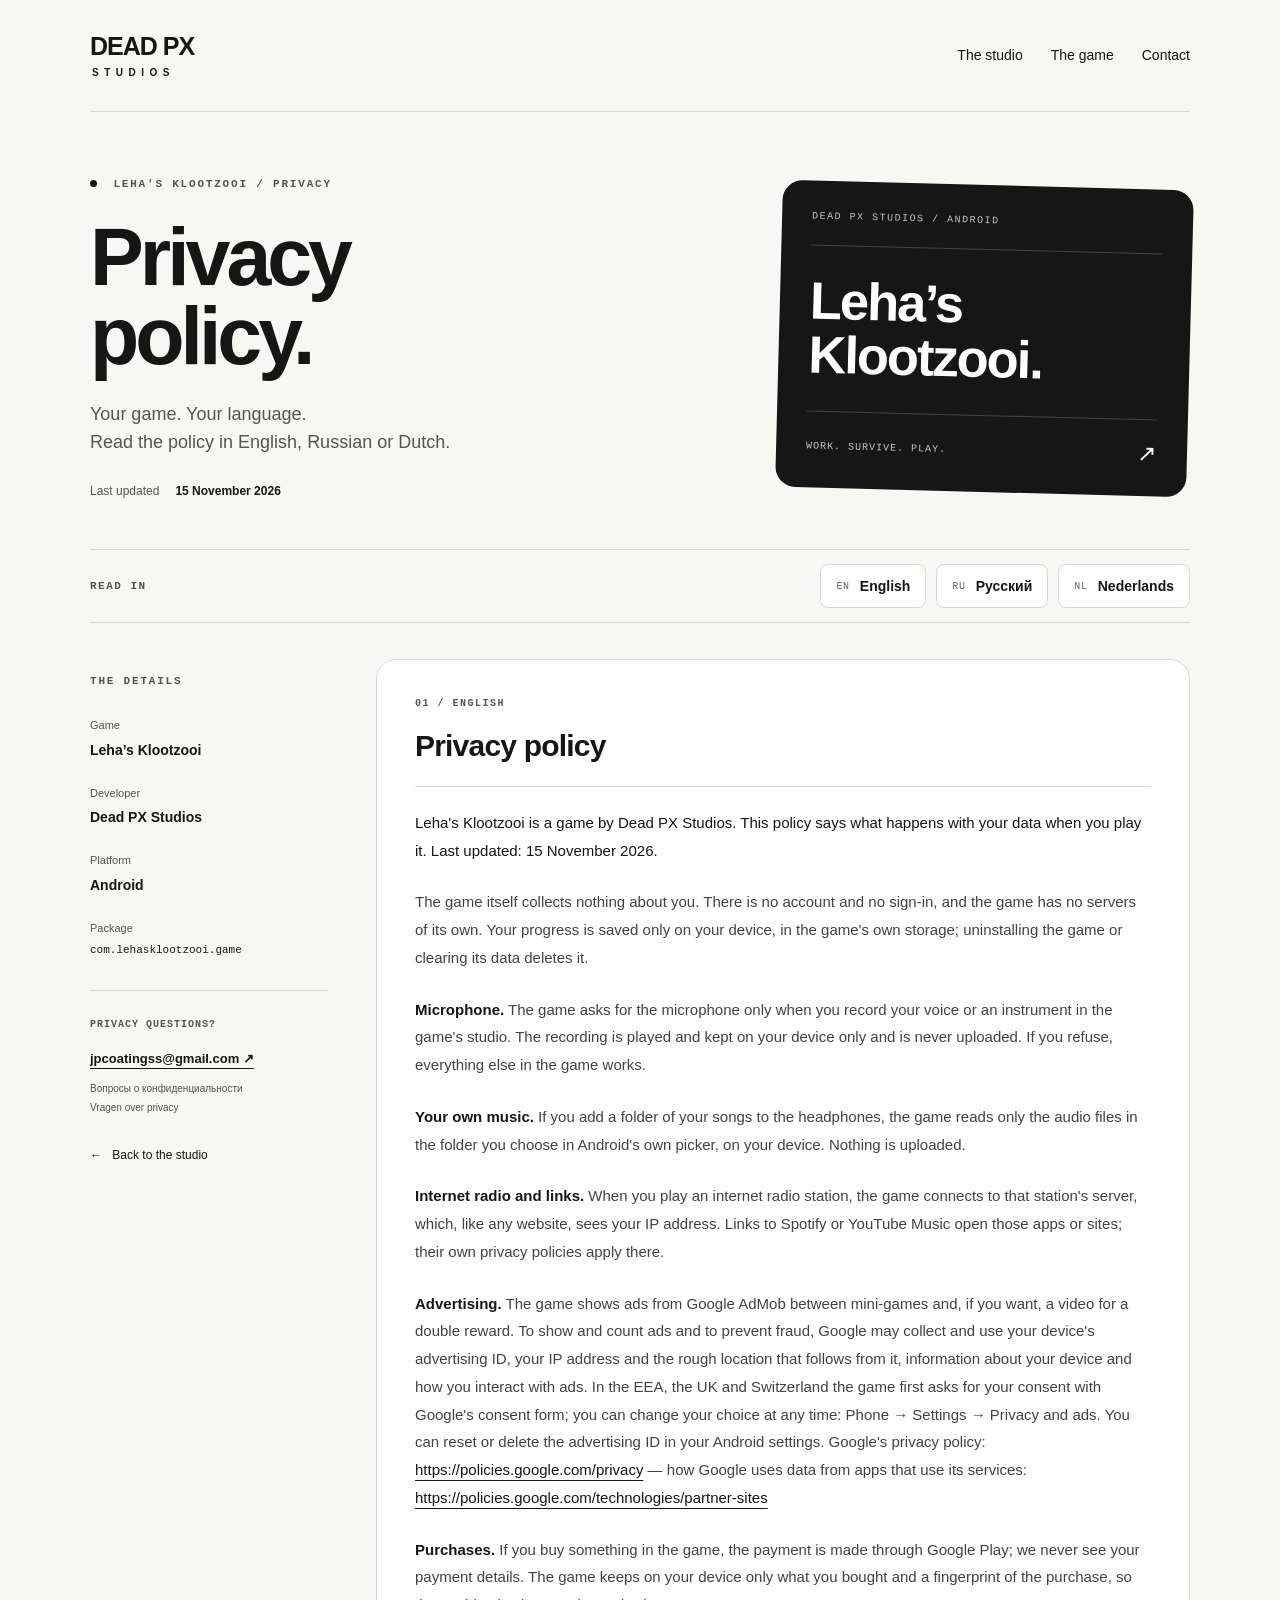
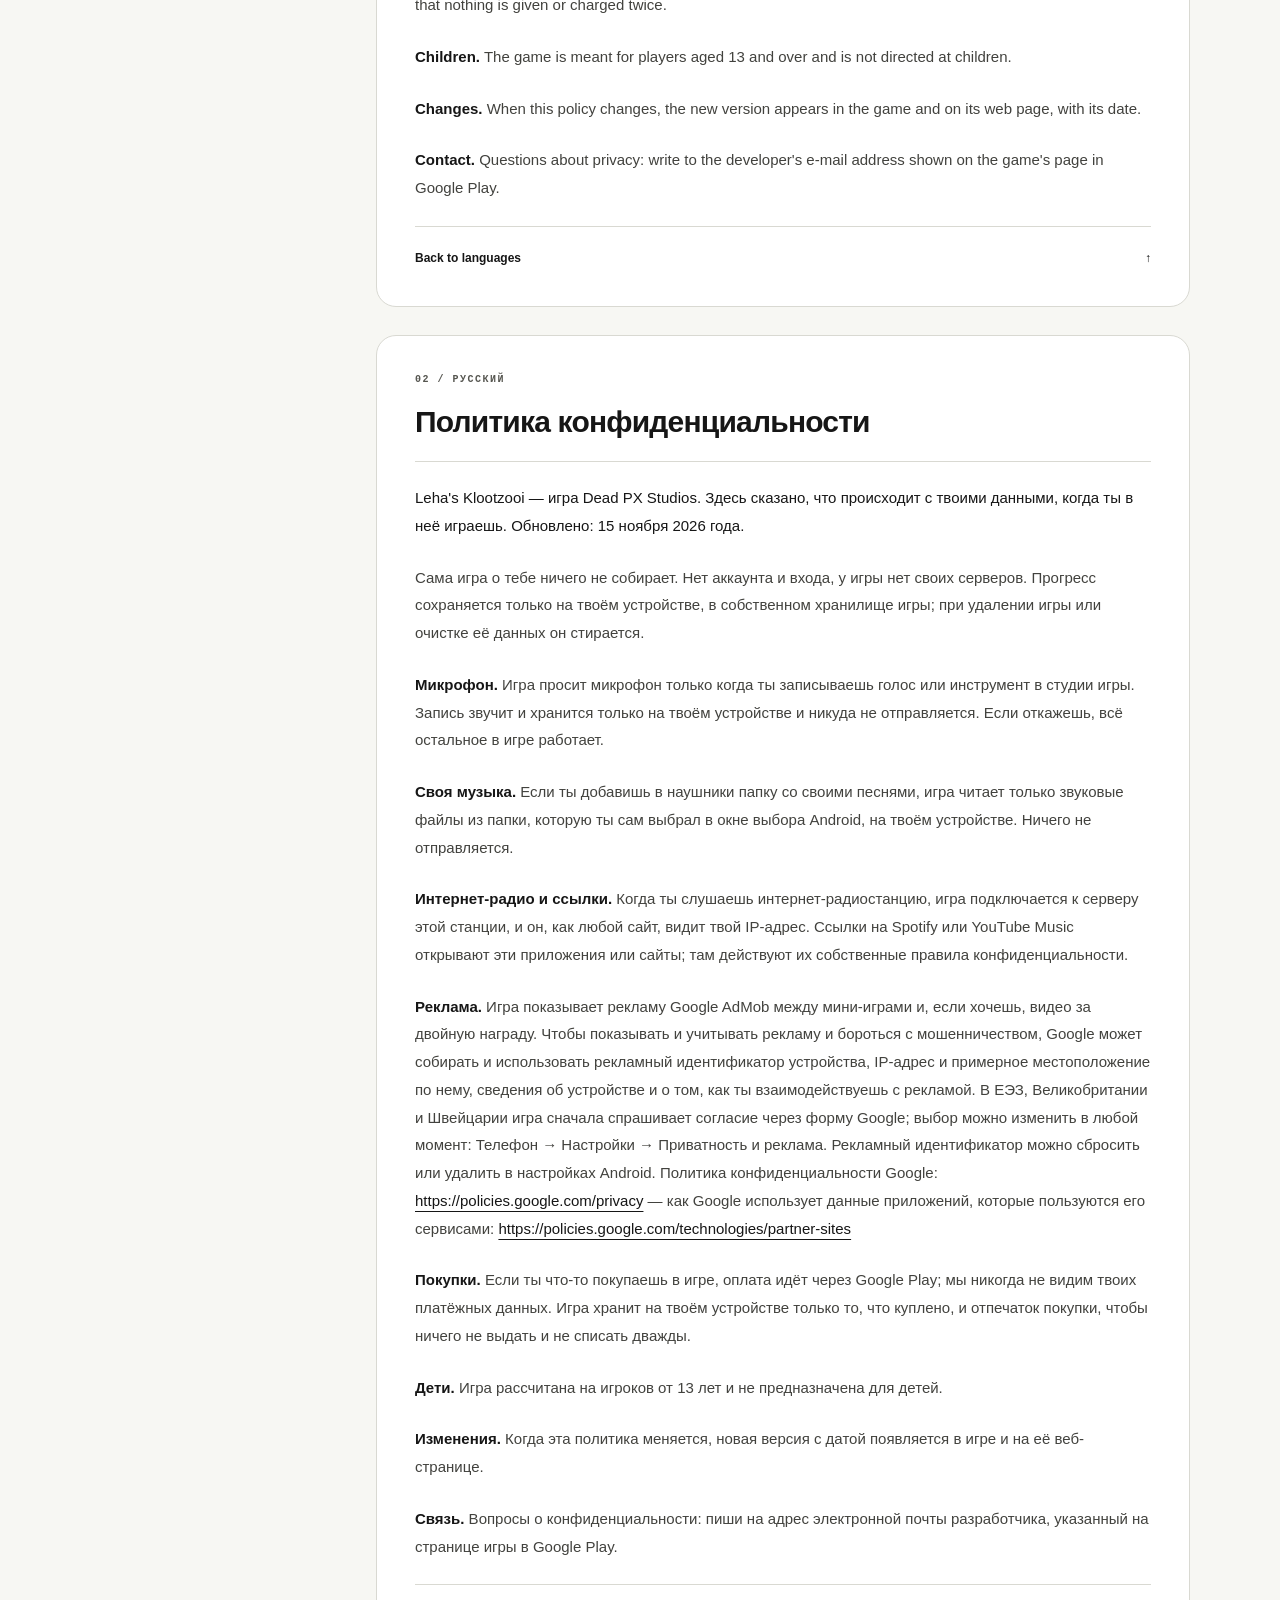
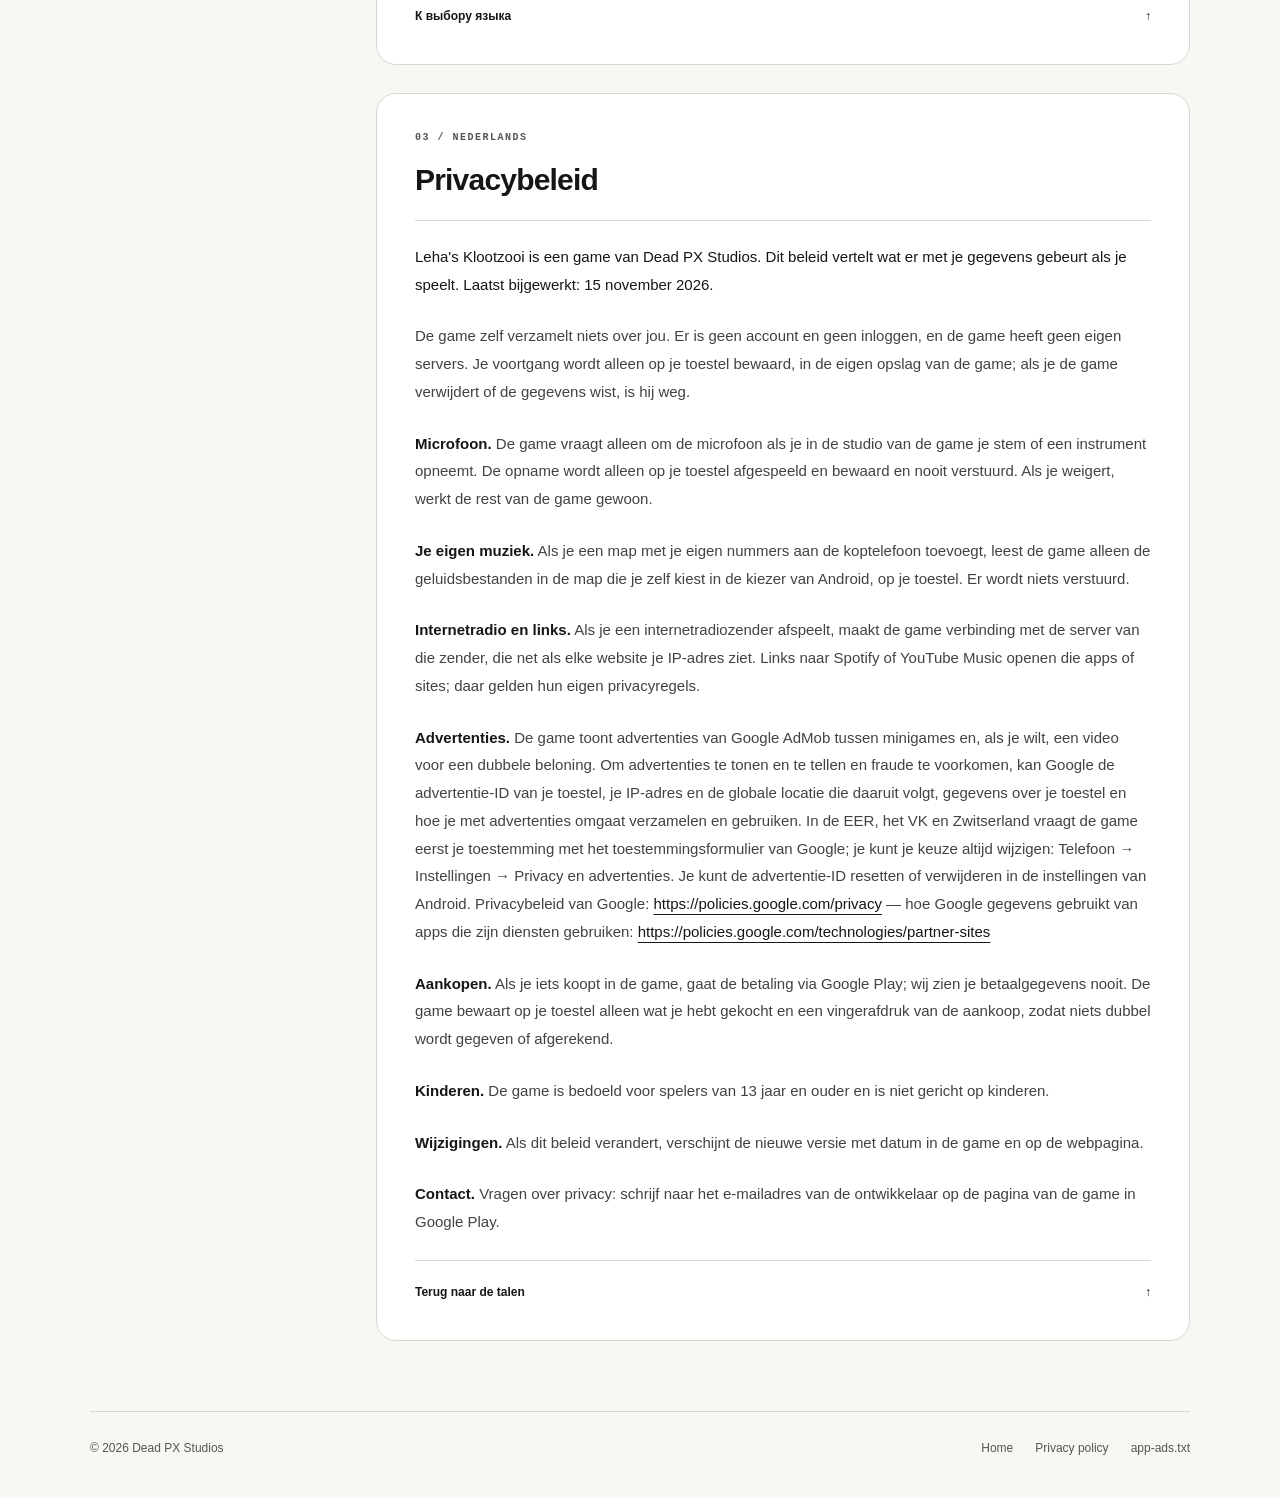
==== privacy-policy.html @ ebd4d24e "Publish original English Russian and Dutch privacy policy with studio design" ====
<!doctype html>
<html lang="en">
<head>
  <meta charset="utf-8">
  <meta name="viewport" content="width=device-width,initial-scale=1">
  <meta name="description" content="Privacy policy for Leha's Klootzooi by Dead PX Studios. Read in English, Russian or Dutch.">
  <meta name="referrer" content="strict-origin-when-cross-origin">
  <meta name="color-scheme" content="light">
  <title>Privacy Policy · Leha's Klootzooi · Dead PX Studios</title>
  <link rel="canonical" href="https://jevgenyp.github.io/privacy-policy.html">
  <link rel="stylesheet" href="./style.css">
  <link rel="stylesheet" href="./privacy.css">
</head>
<body class="privacy-page">
  <a class="skip" href="#main">Skip to content</a>
  <div class="wrap">
    <header class="header">
      <a class="wordmark" href="./" aria-label="Dead PX Studios home">DEAD PX<span>STUDIOS</span></a>
      <nav aria-label="Main navigation"><a href="./">The studio</a><a href="./#game">The game</a><a href="mailto:jpcoatingss@gmail.com">Contact</a></nav>
    </header>
    <main id="main">
      <section class="policy-hero" aria-labelledby="policy-title">
        <div>
          <p class="eyebrow"><span class="dot" aria-hidden="true"></span> LEHA'S KLOOTZOOI / PRIVACY</p>
          <h1 id="policy-title">Privacy<br>policy.</h1>
          <p class="policy-subtitle">Your game. Your language.<br>Read the policy in English, Russian or Dutch.</p>
          <p class="policy-date">Last updated <time datetime="2026-11-15">15 November 2026</time></p>
        </div>
        <aside class="policy-stamp" aria-label="Game details">
          <p class="card-kicker">DEAD PX STUDIOS / ANDROID</p>
          <p class="stamp-title">Leha’s<br>Klootzooi.</p>
          <div class="stamp-bottom"><span>WORK. SURVIVE. PLAY.</span><span aria-hidden="true">↗</span></div>
        </aside>
      </section>
      <nav class="language-nav" id="languages" aria-label="Policy language">
        <span class="language-caption">READ IN</span>
        <div class="language-options">
          <a href="#en" lang="en"><span class="language-code" aria-hidden="true">EN</span> English</a>
          <a href="#ru" lang="ru"><span class="language-code" aria-hidden="true">RU</span> Русский</a>
          <a href="#nl" lang="nl"><span class="language-code" aria-hidden="true">NL</span> Nederlands</a>
        </div>
      </nav>
      <div class="policy-layout">
        <aside class="policy-sidebar" aria-label="Developer and privacy contact">
          <p class="eyebrow">THE DETAILS</p>
          <dl class="policy-details">
            <div><dt>Game</dt><dd>Leha’s Klootzooi</dd></div>
            <div><dt>Developer</dt><dd>Dead PX Studios</dd></div>
            <div><dt>Platform</dt><dd>Android</dd></div>
            <div><dt>Package</dt><dd class="package-name">com.lehasklootzooi.game</dd></div>
          </dl>
          <div class="policy-contact">
            <p class="eyebrow">PRIVACY QUESTIONS?</p>
            <a href="mailto:jpcoatingss@gmail.com">jpcoatingss@gmail.com <span aria-hidden="true">↗</span></a>
            <p lang="ru">Вопросы о конфиденциальности</p>
            <p lang="nl">Vragen over privacy</p>
          </div>
          <a class="studio-link" href="./"><span aria-hidden="true">←</span> Back to the studio</a>
        </aside>
        <div class="policy-sections">
        <section class="policy-card" id="en" lang="en" aria-labelledby="en-title">
          <header class="policy-section-header">
            <p class="eyebrow">01 / English</p>
            <h2 id="en-title">Privacy policy</h2>
          </header>
          <div class="policy-copy">
            <p class="policy-intro" lang="en">Leha's Klootzooi is a game by Dead PX Studios. This policy says what happens with your data when you play it. Last updated: 15 November 2026.</p>
            <p lang="en">The game itself collects nothing about you. There is no account and no sign-in, and the game has no servers of its own. Your progress is saved only on your device, in the game's own storage; uninstalling the game or clearing its data deletes it.</p>
            <p lang="en"><strong class="topic-label">Microphone.</strong> The game asks for the microphone only when you record your voice or an instrument in the game's studio. The recording is played and kept on your device only and is never uploaded. If you refuse, everything else in the game works.</p>
            <p lang="en"><strong class="topic-label">Your own music.</strong> If you add a folder of your songs to the headphones, the game reads only the audio files in the folder you choose in Android's own picker, on your device. Nothing is uploaded.</p>
            <p lang="en"><strong class="topic-label">Internet radio and links.</strong> When you play an internet radio station, the game connects to that station's server, which, like any website, sees your IP address. Links to Spotify or YouTube Music open those apps or sites; their own privacy policies apply there.</p>
            <p lang="en"><strong class="topic-label">Advertising.</strong> The game shows ads from Google AdMob between mini-games and, if you want, a video for a double reward. To show and count ads and to prevent fraud, Google may collect and use your device's advertising ID, your IP address and the rough location that follows from it, information about your device and how you interact with ads. In the EEA, the UK and Switzerland the game first asks for your consent with Google's consent form; you can change your choice at any time: Phone → Settings → Privacy and ads. You can reset or delete the advertising ID in your Android settings. Google's privacy policy: <a href="https://policies.google.com/privacy">https://policies.google.com/privacy</a> — how Google uses data from apps that use its services: <a href="https://policies.google.com/technologies/partner-sites">https://policies.google.com/technologies/partner-sites</a></p>
            <p lang="en"><strong class="topic-label">Purchases.</strong> If you buy something in the game, the payment is made through Google Play; we never see your payment details. The game keeps on your device only what you bought and a fingerprint of the purchase, so that nothing is given or charged twice.</p>
            <p lang="en"><strong class="topic-label">Children.</strong> The game is meant for players aged 13 and over and is not directed at children.</p>
            <p lang="en"><strong class="topic-label">Changes.</strong> When this policy changes, the new version appears in the game and on its web page, with its date.</p>
            <p lang="en"><strong class="topic-label">Contact.</strong> Questions about privacy: write to the developer's e-mail address shown on the game's page in Google Play.</p>
          </div>
          <a class="back-top" href="#languages">Back to languages <span aria-hidden="true">↑</span></a>
        </section>
        <section class="policy-card" id="ru" lang="ru" aria-labelledby="ru-title">
          <header class="policy-section-header">
            <p class="eyebrow">02 / Русский</p>
            <h2 id="ru-title">Политика конфиденциальности</h2>
          </header>
          <div class="policy-copy">
            <p class="policy-intro" lang="ru">Leha's Klootzooi — игра Dead PX Studios. Здесь сказано, что происходит с твоими данными, когда ты в неё играешь. Обновлено: 15 ноября 2026 года.</p>
            <p lang="ru">Сама игра о тебе ничего не собирает. Нет аккаунта и входа, у игры нет своих серверов. Прогресс сохраняется только на твоём устройстве, в собственном хранилище игры; при удалении игры или очистке её данных он стирается.</p>
            <p lang="ru"><strong class="topic-label">Микрофон.</strong> Игра просит микрофон только когда ты записываешь голос или инструмент в студии игры. Запись звучит и хранится только на твоём устройстве и никуда не отправляется. Если откажешь, всё остальное в игре работает.</p>
            <p lang="ru"><strong class="topic-label">Своя музыка.</strong> Если ты добавишь в наушники папку со своими песнями, игра читает только звуковые файлы из папки, которую ты сам выбрал в окне выбора Android, на твоём устройстве. Ничего не отправляется.</p>
            <p lang="ru"><strong class="topic-label">Интернет-радио и ссылки.</strong> Когда ты слушаешь интернет-радиостанцию, игра подключается к серверу этой станции, и он, как любой сайт, видит твой IP-адрес. Ссылки на Spotify или YouTube Music открывают эти приложения или сайты; там действуют их собственные правила конфиденциальности.</p>
            <p lang="ru"><strong class="topic-label">Реклама.</strong> Игра показывает рекламу Google AdMob между мини-играми и, если хочешь, видео за двойную награду. Чтобы показывать и учитывать рекламу и бороться с мошенничеством, Google может собирать и использовать рекламный идентификатор устройства, IP-адрес и примерное местоположение по нему, сведения об устройстве и о том, как ты взаимодействуешь с рекламой. В ЕЭЗ, Великобритании и Швейцарии игра сначала спрашивает согласие через форму Google; выбор можно изменить в любой момент: Телефон → Настройки → Приватность и реклама. Рекламный идентификатор можно сбросить или удалить в настройках Android. Политика конфиденциальности Google: <a href="https://policies.google.com/privacy">https://policies.google.com/privacy</a> — как Google использует данные приложений, которые пользуются его сервисами: <a href="https://policies.google.com/technologies/partner-sites">https://policies.google.com/technologies/partner-sites</a></p>
            <p lang="ru"><strong class="topic-label">Покупки.</strong> Если ты что-то покупаешь в игре, оплата идёт через Google Play; мы никогда не видим твоих платёжных данных. Игра хранит на твоём устройстве только то, что куплено, и отпечаток покупки, чтобы ничего не выдать и не списать дважды.</p>
            <p lang="ru"><strong class="topic-label">Дети.</strong> Игра рассчитана на игроков от 13 лет и не предназначена для детей.</p>
            <p lang="ru"><strong class="topic-label">Изменения.</strong> Когда эта политика меняется, новая версия с датой появляется в игре и на её веб-странице.</p>
            <p lang="ru"><strong class="topic-label">Связь.</strong> Вопросы о конфиденциальности: пиши на адрес электронной почты разработчика, указанный на странице игры в Google Play.</p>
          </div>
          <a class="back-top" href="#languages">К выбору языка <span aria-hidden="true">↑</span></a>
        </section>
        <section class="policy-card" id="nl" lang="nl" aria-labelledby="nl-title">
          <header class="policy-section-header">
            <p class="eyebrow">03 / Nederlands</p>
            <h2 id="nl-title">Privacybeleid</h2>
          </header>
          <div class="policy-copy">
            <p class="policy-intro" lang="nl">Leha's Klootzooi is een game van Dead PX Studios. Dit beleid vertelt wat er met je gegevens gebeurt als je speelt. Laatst bijgewerkt: 15 november 2026.</p>
            <p lang="nl">De game zelf verzamelt niets over jou. Er is geen account en geen inloggen, en de game heeft geen eigen servers. Je voortgang wordt alleen op je toestel bewaard, in de eigen opslag van de game; als je de game verwijdert of de gegevens wist, is hij weg.</p>
            <p lang="nl"><strong class="topic-label">Microfoon.</strong> De game vraagt alleen om de microfoon als je in de studio van de game je stem of een instrument opneemt. De opname wordt alleen op je toestel afgespeeld en bewaard en nooit verstuurd. Als je weigert, werkt de rest van de game gewoon.</p>
            <p lang="nl"><strong class="topic-label">Je eigen muziek.</strong> Als je een map met je eigen nummers aan de koptelefoon toevoegt, leest de game alleen de geluidsbestanden in de map die je zelf kiest in de kiezer van Android, op je toestel. Er wordt niets verstuurd.</p>
            <p lang="nl"><strong class="topic-label">Internetradio en links.</strong> Als je een internetradiozender afspeelt, maakt de game verbinding met de server van die zender, die net als elke website je IP-adres ziet. Links naar Spotify of YouTube Music openen die apps of sites; daar gelden hun eigen privacyregels.</p>
            <p lang="nl"><strong class="topic-label">Advertenties.</strong> De game toont advertenties van Google AdMob tussen minigames en, als je wilt, een video voor een dubbele beloning. Om advertenties te tonen en te tellen en fraude te voorkomen, kan Google de advertentie-ID van je toestel, je IP-adres en de globale locatie die daaruit volgt, gegevens over je toestel en hoe je met advertenties omgaat verzamelen en gebruiken. In de EER, het VK en Zwitserland vraagt de game eerst je toestemming met het toestemmingsformulier van Google; je kunt je keuze altijd wijzigen: Telefoon → Instellingen → Privacy en advertenties. Je kunt de advertentie-ID resetten of verwijderen in de instellingen van Android. Privacybeleid van Google: <a href="https://policies.google.com/privacy">https://policies.google.com/privacy</a> — hoe Google gegevens gebruikt van apps die zijn diensten gebruiken: <a href="https://policies.google.com/technologies/partner-sites">https://policies.google.com/technologies/partner-sites</a></p>
            <p lang="nl"><strong class="topic-label">Aankopen.</strong> Als je iets koopt in de game, gaat de betaling via Google Play; wij zien je betaalgegevens nooit. De game bewaart op je toestel alleen wat je hebt gekocht en een vingerafdruk van de aankoop, zodat niets dubbel wordt gegeven of afgerekend.</p>
            <p lang="nl"><strong class="topic-label">Kinderen.</strong> De game is bedoeld voor spelers van 13 jaar en ouder en is niet gericht op kinderen.</p>
            <p lang="nl"><strong class="topic-label">Wijzigingen.</strong> Als dit beleid verandert, verschijnt de nieuwe versie met datum in de game en op de webpagina.</p>
            <p lang="nl"><strong class="topic-label">Contact.</strong> Vragen over privacy: schrijf naar het e-mailadres van de ontwikkelaar op de pagina van de game in Google Play.</p>
          </div>
          <a class="back-top" href="#languages">Terug naar de talen <span aria-hidden="true">↑</span></a>
        </section>
        </div>
      </div>
    </main>
    <footer><p>© 2026 Dead PX Studios</p><div><a href="./">Home</a><a href="./privacy-policy.html" aria-current="page">Privacy policy</a><a href="./app-ads.txt">app-ads.txt</a></div></footer>
  </div>
</body>
</html>
---- style.css ----
:root{--paper:#f7f7f3;--ink:#161616;--muted:#565650;--line:#d9d9d2;--white:#fff;--radius:20px}*{box-sizing:border-box}html{scroll-behavior:smooth}body{margin:0;background:var(--paper);color:var(--ink);font-family:Arial,Helvetica,sans-serif;line-height:1.6;-webkit-font-smoothing:antialiased}a{color:inherit;text-underline-offset:5px}.wrap{max-width:1180px;margin:auto;padding:0 40px}.header{min-height:112px;border-bottom:1px solid var(--line);display:flex;align-items:center;justify-content:space-between;gap:30px}.wordmark{font-size:25px;font-weight:900;line-height:1;letter-spacing:-1px;text-decoration:none;white-space:nowrap}.wordmark span{display:block;font-size:10px;letter-spacing:5.5px;font-weight:700;margin-top:9px;padding-left:2px}nav{display:flex;gap:28px;flex-wrap:wrap;font-size:14px}nav a{text-decoration:none}nav a:hover,footer a:hover{text-decoration:underline}.hero{display:grid;grid-template-columns:1.15fr 1fr;gap:64px;align-items:center;padding:76px 0 68px}.eyebrow{font-family:Consolas,monospace;font-size:11px;letter-spacing:1.8px;font-weight:600;color:var(--muted);margin:0 0 28px}.dot{display:inline-block;width:7px;height:7px;background:var(--ink);border-radius:100%;margin-right:8px}h1{font-size:clamp(48px,6vw,80px);line-height:.99;letter-spacing:-4px;margin:0 0 30px;font-weight:900}h1 span{display:inline-block}h2{font-size:27px;line-height:1.18;letter-spacing:-.7px;margin:0 0 20px}.lede{font-size:22px;line-height:1.45;font-weight:700;letter-spacing:-.5px;margin:0 0 20px}.intro{font-size:15px;color:var(--muted);max-width:430px;margin:0 0 28px}.button{background:var(--ink);color:var(--white);border:1px solid var(--ink);border-radius:8px;display:inline-flex;align-items:center;gap:26px;text-decoration:none;padding:14px 20px;font-size:14px;font-weight:700}.button:hover{background:#333}.game-card{background:var(--ink);color:var(--white);padding:30px 32px 24px;border-radius:var(--radius);transform:rotate(2deg)}.card-kicker{font-family:Consolas,monospace;letter-spacing:2px;font-size:11px;color:#c3c3bd;border-bottom:1px solid #44443f;padding-bottom:25px;margin:0}.setlist>div{position:relative;padding:26px 0 25px 38px;border-bottom:1px solid #44443f}.setlist>div>span{position:absolute;left:0;top:32px;font-family:Consolas,monospace;color:#a5a59d;font-size:11px}.setlist strong{font-size:43px;letter-spacing:-2px;line-height:1.15;display:block}.setlist p{font-size:12px;margin:8px 0 0;color:#c7c7c0}.card-bottom{display:flex;justify-content:space-between;font-family:Consolas,monospace;letter-spacing:1px;font-size:9px;margin-top:26px;gap:12px;color:#c7c7c0}.info-grid{display:grid;grid-template-columns:1fr 1fr;border:1px solid var(--line);border-radius:var(--radius);overflow:hidden;background:var(--white)}.info-card{padding:34px 36px}.info-card+.info-card{border-left:1px solid var(--line)}.info-card p:not(.eyebrow){font-size:14px;max-width:370px;color:var(--muted);margin-bottom:22px}.info-card .eyebrow{margin-bottom:22px}.info-card a{font-size:14px;font-weight:700;display:inline-block;overflow-wrap:anywhere}.info-card a span{margin-left:10px}.release-note{display:flex;align-items:baseline;gap:22px;padding:26px 4px;color:var(--muted);font-size:12px}.release-note strong{color:var(--ink);white-space:nowrap}.release-note p{margin:0}footer{display:flex;justify-content:space-between;gap:20px;padding:27px 0 40px;border-top:1px solid var(--line);font-size:12px;color:var(--muted)}footer p{margin:0}footer div{display:flex;gap:22px}footer a{text-decoration:none}.skip{position:fixed;left:20px;top:-100px;z-index:5;background:var(--ink);color:var(--white);padding:10px 18px}.skip:focus{top:12px}:focus-visible{outline:3px solid #5860ba;outline-offset:5px}.error{padding:100px 0 130px}.error h1{margin-bottom:35px}@media(max-width:760px){.wrap{padding:0 24px}.header{padding:22px 0;min-height:100px;gap:18px}.wordmark{font-size:20px}.wordmark span{font-size:8px;letter-spacing:4.4px}nav{gap:10px 16px;font-size:12px;justify-content:flex-end;max-width:195px}.hero{grid-template-columns:1fr;padding:42px 0;gap:38px}h1{font-size:64px;letter-spacing:-3px}.intro{max-width:100%}.game-card{transform:none;padding:26px}.setlist>div{padding-top:22px;padding-bottom:22px}.setlist strong{font-size:34px}.info-grid{grid-template-columns:1fr}.info-card{padding:28px}.info-card+.info-card{border-left:0;border-top:1px solid var(--line)}.release-note{display:block}.release-note p{margin-top:8px}footer{flex-wrap:wrap}}@media(prefers-reduced-motion:reduce){html{scroll-behavior:auto}}
---- privacy.css ----
/* Privacy page. Shared typography and colours come from style.css. */
.privacy-page .policy-hero{display:grid;grid-template-columns:1.2fr .8fr;gap:72px;align-items:center;padding:64px 0 48px}
.policy-hero .eyebrow{margin-bottom:24px}
.privacy-page .policy-hero h1{font-size:clamp(56px,6.3vw,84px);line-height:.98;letter-spacing:-4px;margin:0 0 24px}
.policy-subtitle{font-size:18px;line-height:1.6;margin:0;color:var(--muted)}
.policy-date{font-size:12px;color:var(--muted);margin:25px 0 0;display:flex;gap:16px;flex-wrap:wrap}
.policy-date time{font-weight:700;color:var(--ink)}
.policy-stamp{background:var(--ink);color:var(--white);border-radius:var(--radius);padding:28px 30px;transform:rotate(1.5deg)}
.policy-stamp .card-kicker{font-size:10px;letter-spacing:1.5px;padding-bottom:20px}
.stamp-title{font-size:clamp(38px,4.1vw,53px);font-weight:900;letter-spacing:-2px;line-height:1.02;margin:28px 0 30px}
.stamp-bottom{display:flex;justify-content:space-between;align-items:center;gap:16px;border-top:1px solid #44443f;padding-top:20px;font:10px Consolas,monospace;letter-spacing:1px;color:#c7c7c0}
.stamp-bottom span:last-child{font-size:23px;color:#fff}
.privacy-page .language-nav{position:sticky;top:0;z-index:3;display:flex;align-items:center;justify-content:space-between;gap:20px;max-width:none;padding:14px 0;background:var(--paper);border-top:1px solid var(--line);border-bottom:1px solid var(--line);scroll-margin-top:12px}
.language-caption{font:11px Consolas,monospace;letter-spacing:1.5px;color:var(--muted);font-weight:700}
.language-options{display:flex;gap:10px;flex-wrap:wrap}
.language-options a{display:inline-flex;align-items:center;gap:10px;min-height:44px;padding:8px 15px;border:1px solid var(--line);border-radius:8px;background:var(--white);font-size:14px;font-weight:700;text-decoration:none}
.language-options a:hover{background:var(--ink);border-color:var(--ink);color:var(--white);text-decoration:none}
.language-code{font:10px Consolas,monospace;letter-spacing:.7px;color:inherit;opacity:.65}
.policy-layout{display:grid;grid-template-columns:238px minmax(0,1fr);gap:48px;padding:36px 0 70px;align-items:start}
.policy-sidebar{position:sticky;top:110px;padding-top:14px}
.policy-sidebar>.eyebrow{margin-bottom:26px}
.policy-details{margin:0}
.policy-details div{margin-bottom:24px}
.policy-details dt{font-size:11px;color:var(--muted);margin-bottom:5px}
.policy-details dd{margin:0;font-size:14px;font-weight:700;line-height:1.5}
.policy-details .package-name{font:11px/1.6 Consolas,monospace;overflow-wrap:anywhere}
.policy-contact{border-top:1px solid var(--line);padding-top:26px;margin-top:30px}
.policy-contact .eyebrow{margin-bottom:12px;font-size:10px;letter-spacing:1px}
.policy-contact a{font-size:13px;font-weight:700;overflow-wrap:anywhere}
.policy-contact p:not(.eyebrow){font-size:10px;color:var(--muted);margin:10px 0 0}
.policy-contact p+p:not(.eyebrow){margin-top:3px}
.studio-link{display:inline-block;margin-top:30px;font-size:12px;text-decoration:none}
.studio-link span{margin-right:7px}
.studio-link:hover{text-decoration:underline}
.policy-sections{min-width:0;display:grid;gap:28px}
.policy-card{background:var(--white);border:1px solid var(--line);border-radius:var(--radius);padding:36px 38px;scroll-margin-top:96px}
.policy-section-header{padding-bottom:22px;margin-bottom:22px;border-bottom:1px solid var(--line)}
.policy-section-header .eyebrow{margin:0 0 16px;font-size:10px;letter-spacing:1.5px;text-transform:uppercase}
.policy-section-header h2{font-size:30px;line-height:1.18;letter-spacing:-.8px;margin:0;overflow-wrap:anywhere}
.policy-copy p{font-size:15px;line-height:1.85;color:#42423e;margin:0 0 24px;overflow-wrap:anywhere}
.policy-copy .policy-intro{font-size:15px;color:var(--ink)}
.topic-label{color:var(--ink);font-weight:700}
.policy-copy a{color:var(--ink);text-decoration-thickness:1px;overflow-wrap:anywhere}
.policy-copy a:hover{text-decoration-thickness:2px}
.back-top{display:flex;justify-content:space-between;align-items:center;border-top:1px solid var(--line);padding-top:20px;margin-top:4px;font-size:12px;font-weight:700;text-decoration:none;min-height:44px}
.back-top:hover{text-decoration:underline}
.privacy-page .skip:focus{z-index:10}
@media(max-width:950px){.privacy-page .policy-hero{gap:40px}.policy-layout{grid-template-columns:200px minmax(0,1fr);gap:28px}.policy-card{padding:30px}.policy-stamp{padding:26px}.policy-copy p{font-size:15px}}
@media(max-width:760px){.privacy-page .policy-hero{grid-template-columns:1fr;gap:0;padding:40px 0 30px}.privacy-page .policy-hero h1{font-size:62px;letter-spacing:-3px}.policy-stamp{display:none}.policy-subtitle{font-size:16px}.policy-date{margin-top:20px;gap:10px}.privacy-page .language-nav{gap:10px;padding:12px 0}.language-caption{display:none}.language-options{display:grid;grid-template-columns:repeat(3,minmax(0,1fr));width:100%;gap:8px}.language-options a{justify-content:center;font-size:12px;padding:9px 6px;gap:0;min-height:44px}.language-code{display:none}.policy-layout{display:flex;flex-direction:column;gap:24px;padding-top:24px;padding-bottom:40px}.policy-sections{order:1;width:100%;gap:22px}.policy-sidebar{order:2;position:static;width:100%;padding:24px 0 0;border-top:1px solid var(--line)}.policy-sidebar>.eyebrow{margin-bottom:20px}.policy-details{display:grid;grid-template-columns:1fr 1fr;gap:0 20px}.policy-details div{margin-bottom:20px;min-width:0}.policy-contact{margin-top:6px;padding-top:20px}.policy-contact a{font-size:14px}.policy-card{padding:25px 22px;scroll-margin-top:88px}.policy-section-header h2{font-size:27px;letter-spacing:-.6px}.policy-copy p{font-size:15px;line-height:1.8}.privacy-page footer div{gap:18px;flex-wrap:wrap}}
@media(max-width:370px){.privacy-page .wrap{padding:0 18px}.privacy-page .header nav{gap:10px;font-size:11px;max-width:155px}.privacy-page .wordmark{font-size:18px}.privacy-page .wordmark span{letter-spacing:3.7px}.policy-card{padding:22px 18px}.policy-section-header h2{font-size:24px}}
@media print{.privacy-page{background:#fff;color:#000}.privacy-page .wrap{max-width:none;padding:0}.privacy-page .header,.policy-stamp,.language-nav,.policy-sidebar,.back-top,.privacy-page footer,.skip{display:none!important}.privacy-page .policy-hero{display:block;padding:0 0 20px}.privacy-page .policy-hero h1{font-size:38px;letter-spacing:-1px}.policy-layout{display:block;padding:0}.policy-sections{display:block}.policy-card{border:0;border-radius:0;padding:20px 0;break-before:page}.policy-card:first-child{break-before:auto}.policy-section-header{break-after:avoid}.policy-copy p{font-size:11pt;line-height:1.55;orphans:3;widows:3}.policy-copy a{color:#000}}
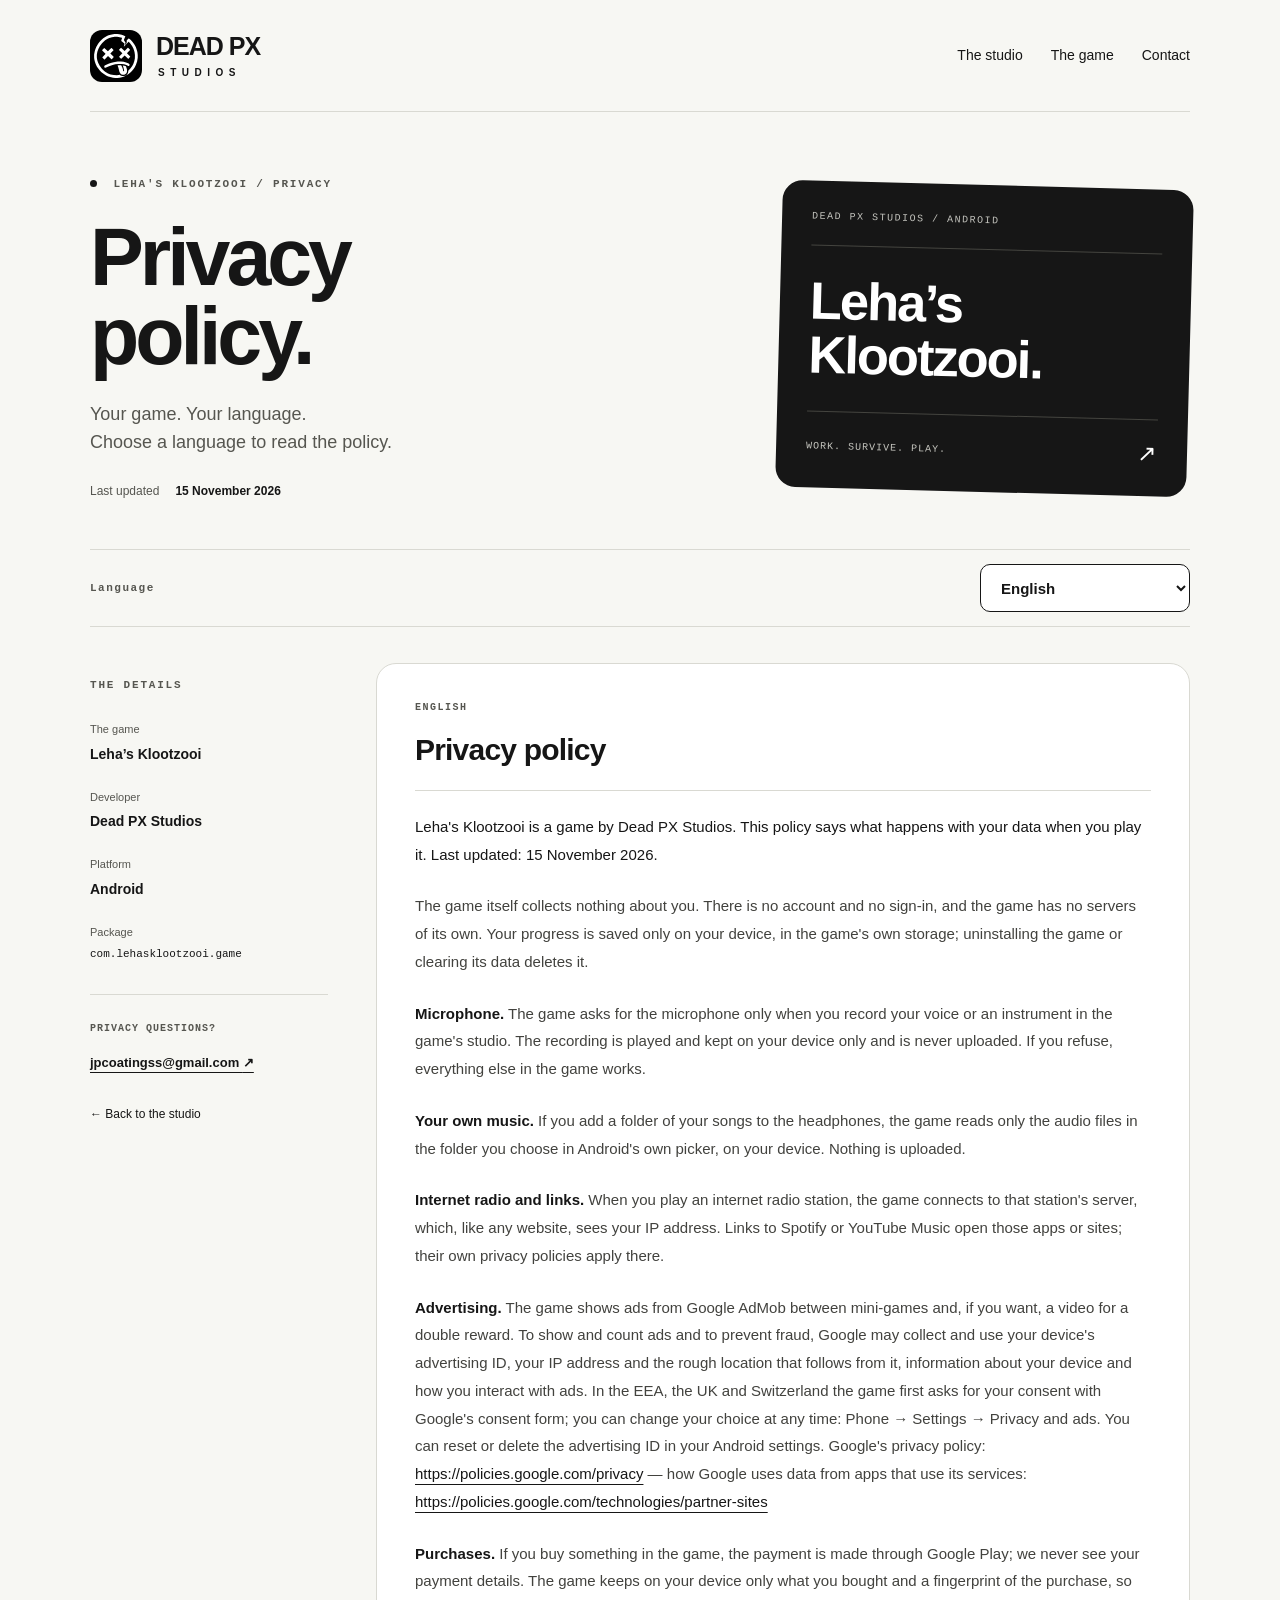
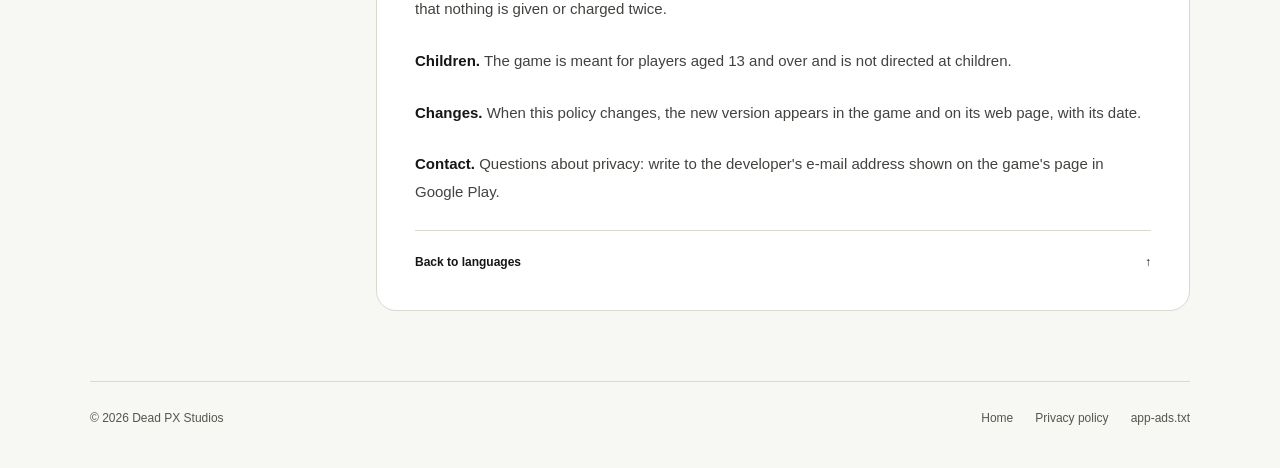
==== commit 6dc613f4: "Show one selected privacy language and add Dead PX logo and favicon" ====
--- a/privacy-policy.html
+++ b/privacy-policy.html
@@ -1,124 +1,118 @@
-<!doctype html>
+<!DOCTYPE html>
+
 <html lang="en">
 <head>
-  <meta charset="utf-8">
-  <meta name="viewport" content="width=device-width,initial-scale=1">
-  <meta name="description" content="Privacy policy for Leha's Klootzooi by Dead PX Studios. Read in English, Russian or Dutch.">
-  <meta name="referrer" content="strict-origin-when-cross-origin">
-  <meta name="color-scheme" content="light">
-  <title>Privacy Policy · Leha's Klootzooi · Dead PX Studios</title>
-  <link rel="canonical" href="https://jevgenyp.github.io/privacy-policy.html">
-  <link rel="stylesheet" href="./style.css">
-  <link rel="stylesheet" href="./privacy.css">
-</head>
+<meta charset="utf-8"/>
+<meta content="width=device-width,initial-scale=1" name="viewport"/>
+<meta content="Privacy policy for Leha's Klootzooi by Dead PX Studios. Read in English, Russian or Dutch." name="description"/>
+<meta content="strict-origin-when-cross-origin" name="referrer"/>
+<meta content="light" name="color-scheme"/>
+<title>Privacy Policy · Leha's Klootzooi · Dead PX Studios</title>
+<link href="https://jevgenyp.github.io/privacy-policy.html" rel="canonical"/>
+<link href="./style.css" rel="stylesheet"/>
+<link href="./privacy.css" rel="stylesheet"/>
+<link href="./assets/dead-px-icon.svg" rel="icon" type="image/svg+xml"/><link href="./branding.css?v=2" rel="stylesheet"/><link href="./privacy-controls.css?v=2" rel="stylesheet"/><script defer="" src="./privacy-language.js?v=2"></script></head>
 <body class="privacy-page">
-  <a class="skip" href="#main">Skip to content</a>
-  <div class="wrap">
-    <header class="header">
-      <a class="wordmark" href="./" aria-label="Dead PX Studios home">DEAD PX<span>STUDIOS</span></a>
-      <nav aria-label="Main navigation"><a href="./">The studio</a><a href="./#game">The game</a><a href="mailto:jpcoatingss@gmail.com">Contact</a></nav>
-    </header>
-    <main id="main">
-      <section class="policy-hero" aria-labelledby="policy-title">
-        <div>
-          <p class="eyebrow"><span class="dot" aria-hidden="true"></span> LEHA'S KLOOTZOOI / PRIVACY</p>
-          <h1 id="policy-title">Privacy<br>policy.</h1>
-          <p class="policy-subtitle">Your game. Your language.<br>Read the policy in English, Russian or Dutch.</p>
-          <p class="policy-date">Last updated <time datetime="2026-11-15">15 November 2026</time></p>
-        </div>
-        <aside class="policy-stamp" aria-label="Game details">
-          <p class="card-kicker">DEAD PX STUDIOS / ANDROID</p>
-          <p class="stamp-title">Leha’s<br>Klootzooi.</p>
-          <div class="stamp-bottom"><span>WORK. SURVIVE. PLAY.</span><span aria-hidden="true">↗</span></div>
-        </aside>
-      </section>
-      <nav class="language-nav" id="languages" aria-label="Policy language">
-        <span class="language-caption">READ IN</span>
-        <div class="language-options">
-          <a href="#en" lang="en"><span class="language-code" aria-hidden="true">EN</span> English</a>
-          <a href="#ru" lang="ru"><span class="language-code" aria-hidden="true">RU</span> Русский</a>
-          <a href="#nl" lang="nl"><span class="language-code" aria-hidden="true">NL</span> Nederlands</a>
-        </div>
-      </nav>
-      <div class="policy-layout">
-        <aside class="policy-sidebar" aria-label="Developer and privacy contact">
-          <p class="eyebrow">THE DETAILS</p>
-          <dl class="policy-details">
-            <div><dt>Game</dt><dd>Leha’s Klootzooi</dd></div>
-            <div><dt>Developer</dt><dd>Dead PX Studios</dd></div>
-            <div><dt>Platform</dt><dd>Android</dd></div>
-            <div><dt>Package</dt><dd class="package-name">com.lehasklootzooi.game</dd></div>
-          </dl>
-          <div class="policy-contact">
-            <p class="eyebrow">PRIVACY QUESTIONS?</p>
-            <a href="mailto:jpcoatingss@gmail.com">jpcoatingss@gmail.com <span aria-hidden="true">↗</span></a>
-            <p lang="ru">Вопросы о конфиденциальности</p>
-            <p lang="nl">Vragen over privacy</p>
-          </div>
-          <a class="studio-link" href="./"><span aria-hidden="true">←</span> Back to the studio</a>
-        </aside>
-        <div class="policy-sections">
-        <section class="policy-card" id="en" lang="en" aria-labelledby="en-title">
-          <header class="policy-section-header">
-            <p class="eyebrow">01 / English</p>
-            <h2 id="en-title">Privacy policy</h2>
-          </header>
-          <div class="policy-copy">
-            <p class="policy-intro" lang="en">Leha's Klootzooi is a game by Dead PX Studios. This policy says what happens with your data when you play it. Last updated: 15 November 2026.</p>
-            <p lang="en">The game itself collects nothing about you. There is no account and no sign-in, and the game has no servers of its own. Your progress is saved only on your device, in the game's own storage; uninstalling the game or clearing its data deletes it.</p>
-            <p lang="en"><strong class="topic-label">Microphone.</strong> The game asks for the microphone only when you record your voice or an instrument in the game's studio. The recording is played and kept on your device only and is never uploaded. If you refuse, everything else in the game works.</p>
-            <p lang="en"><strong class="topic-label">Your own music.</strong> If you add a folder of your songs to the headphones, the game reads only the audio files in the folder you choose in Android's own picker, on your device. Nothing is uploaded.</p>
-            <p lang="en"><strong class="topic-label">Internet radio and links.</strong> When you play an internet radio station, the game connects to that station's server, which, like any website, sees your IP address. Links to Spotify or YouTube Music open those apps or sites; their own privacy policies apply there.</p>
-            <p lang="en"><strong class="topic-label">Advertising.</strong> The game shows ads from Google AdMob between mini-games and, if you want, a video for a double reward. To show and count ads and to prevent fraud, Google may collect and use your device's advertising ID, your IP address and the rough location that follows from it, information about your device and how you interact with ads. In the EEA, the UK and Switzerland the game first asks for your consent with Google's consent form; you can change your choice at any time: Phone → Settings → Privacy and ads. You can reset or delete the advertising ID in your Android settings. Google's privacy policy: <a href="https://policies.google.com/privacy">https://policies.google.com/privacy</a> — how Google uses data from apps that use its services: <a href="https://policies.google.com/technologies/partner-sites">https://policies.google.com/technologies/partner-sites</a></p>
-            <p lang="en"><strong class="topic-label">Purchases.</strong> If you buy something in the game, the payment is made through Google Play; we never see your payment details. The game keeps on your device only what you bought and a fingerprint of the purchase, so that nothing is given or charged twice.</p>
-            <p lang="en"><strong class="topic-label">Children.</strong> The game is meant for players aged 13 and over and is not directed at children.</p>
-            <p lang="en"><strong class="topic-label">Changes.</strong> When this policy changes, the new version appears in the game and on its web page, with its date.</p>
-            <p lang="en"><strong class="topic-label">Contact.</strong> Questions about privacy: write to the developer's e-mail address shown on the game's page in Google Play.</p>
-          </div>
-          <a class="back-top" href="#languages">Back to languages <span aria-hidden="true">↑</span></a>
-        </section>
-        <section class="policy-card" id="ru" lang="ru" aria-labelledby="ru-title">
-          <header class="policy-section-header">
-            <p class="eyebrow">02 / Русский</p>
-            <h2 id="ru-title">Политика конфиденциальности</h2>
-          </header>
-          <div class="policy-copy">
-            <p class="policy-intro" lang="ru">Leha's Klootzooi — игра Dead PX Studios. Здесь сказано, что происходит с твоими данными, когда ты в неё играешь. Обновлено: 15 ноября 2026 года.</p>
-            <p lang="ru">Сама игра о тебе ничего не собирает. Нет аккаунта и входа, у игры нет своих серверов. Прогресс сохраняется только на твоём устройстве, в собственном хранилище игры; при удалении игры или очистке её данных он стирается.</p>
-            <p lang="ru"><strong class="topic-label">Микрофон.</strong> Игра просит микрофон только когда ты записываешь голос или инструмент в студии игры. Запись звучит и хранится только на твоём устройстве и никуда не отправляется. Если откажешь, всё остальное в игре работает.</p>
-            <p lang="ru"><strong class="topic-label">Своя музыка.</strong> Если ты добавишь в наушники папку со своими песнями, игра читает только звуковые файлы из папки, которую ты сам выбрал в окне выбора Android, на твоём устройстве. Ничего не отправляется.</p>
-            <p lang="ru"><strong class="topic-label">Интернет-радио и ссылки.</strong> Когда ты слушаешь интернет-радиостанцию, игра подключается к серверу этой станции, и он, как любой сайт, видит твой IP-адрес. Ссылки на Spotify или YouTube Music открывают эти приложения или сайты; там действуют их собственные правила конфиденциальности.</p>
-            <p lang="ru"><strong class="topic-label">Реклама.</strong> Игра показывает рекламу Google AdMob между мини-играми и, если хочешь, видео за двойную награду. Чтобы показывать и учитывать рекламу и бороться с мошенничеством, Google может собирать и использовать рекламный идентификатор устройства, IP-адрес и примерное местоположение по нему, сведения об устройстве и о том, как ты взаимодействуешь с рекламой. В ЕЭЗ, Великобритании и Швейцарии игра сначала спрашивает согласие через форму Google; выбор можно изменить в любой момент: Телефон → Настройки → Приватность и реклама. Рекламный идентификатор можно сбросить или удалить в настройках Android. Политика конфиденциальности Google: <a href="https://policies.google.com/privacy">https://policies.google.com/privacy</a> — как Google использует данные приложений, которые пользуются его сервисами: <a href="https://policies.google.com/technologies/partner-sites">https://policies.google.com/technologies/partner-sites</a></p>
-            <p lang="ru"><strong class="topic-label">Покупки.</strong> Если ты что-то покупаешь в игре, оплата идёт через Google Play; мы никогда не видим твоих платёжных данных. Игра хранит на твоём устройстве только то, что куплено, и отпечаток покупки, чтобы ничего не выдать и не списать дважды.</p>
-            <p lang="ru"><strong class="topic-label">Дети.</strong> Игра рассчитана на игроков от 13 лет и не предназначена для детей.</p>
-            <p lang="ru"><strong class="topic-label">Изменения.</strong> Когда эта политика меняется, новая версия с датой появляется в игре и на её веб-странице.</p>
-            <p lang="ru"><strong class="topic-label">Связь.</strong> Вопросы о конфиденциальности: пиши на адрес электронной почты разработчика, указанный на странице игры в Google Play.</p>
-          </div>
-          <a class="back-top" href="#languages">К выбору языка <span aria-hidden="true">↑</span></a>
-        </section>
-        <section class="policy-card" id="nl" lang="nl" aria-labelledby="nl-title">
-          <header class="policy-section-header">
-            <p class="eyebrow">03 / Nederlands</p>
-            <h2 id="nl-title">Privacybeleid</h2>
-          </header>
-          <div class="policy-copy">
-            <p class="policy-intro" lang="nl">Leha's Klootzooi is een game van Dead PX Studios. Dit beleid vertelt wat er met je gegevens gebeurt als je speelt. Laatst bijgewerkt: 15 november 2026.</p>
-            <p lang="nl">De game zelf verzamelt niets over jou. Er is geen account en geen inloggen, en de game heeft geen eigen servers. Je voortgang wordt alleen op je toestel bewaard, in de eigen opslag van de game; als je de game verwijdert of de gegevens wist, is hij weg.</p>
-            <p lang="nl"><strong class="topic-label">Microfoon.</strong> De game vraagt alleen om de microfoon als je in de studio van de game je stem of een instrument opneemt. De opname wordt alleen op je toestel afgespeeld en bewaard en nooit verstuurd. Als je weigert, werkt de rest van de game gewoon.</p>
-            <p lang="nl"><strong class="topic-label">Je eigen muziek.</strong> Als je een map met je eigen nummers aan de koptelefoon toevoegt, leest de game alleen de geluidsbestanden in de map die je zelf kiest in de kiezer van Android, op je toestel. Er wordt niets verstuurd.</p>
-            <p lang="nl"><strong class="topic-label">Internetradio en links.</strong> Als je een internetradiozender afspeelt, maakt de game verbinding met de server van die zender, die net als elke website je IP-adres ziet. Links naar Spotify of YouTube Music openen die apps of sites; daar gelden hun eigen privacyregels.</p>
-            <p lang="nl"><strong class="topic-label">Advertenties.</strong> De game toont advertenties van Google AdMob tussen minigames en, als je wilt, een video voor een dubbele beloning. Om advertenties te tonen en te tellen en fraude te voorkomen, kan Google de advertentie-ID van je toestel, je IP-adres en de globale locatie die daaruit volgt, gegevens over je toestel en hoe je met advertenties omgaat verzamelen en gebruiken. In de EER, het VK en Zwitserland vraagt de game eerst je toestemming met het toestemmingsformulier van Google; je kunt je keuze altijd wijzigen: Telefoon → Instellingen → Privacy en advertenties. Je kunt de advertentie-ID resetten of verwijderen in de instellingen van Android. Privacybeleid van Google: <a href="https://policies.google.com/privacy">https://policies.google.com/privacy</a> — hoe Google gegevens gebruikt van apps die zijn diensten gebruiken: <a href="https://policies.google.com/technologies/partner-sites">https://policies.google.com/technologies/partner-sites</a></p>
-            <p lang="nl"><strong class="topic-label">Aankopen.</strong> Als je iets koopt in de game, gaat de betaling via Google Play; wij zien je betaalgegevens nooit. De game bewaart op je toestel alleen wat je hebt gekocht en een vingerafdruk van de aankoop, zodat niets dubbel wordt gegeven of afgerekend.</p>
-            <p lang="nl"><strong class="topic-label">Kinderen.</strong> De game is bedoeld voor spelers van 13 jaar en ouder en is niet gericht op kinderen.</p>
-            <p lang="nl"><strong class="topic-label">Wijzigingen.</strong> Als dit beleid verandert, verschijnt de nieuwe versie met datum in de game en op de webpagina.</p>
-            <p lang="nl"><strong class="topic-label">Contact.</strong> Vragen over privacy: schrijf naar het e-mailadres van de ontwikkelaar op de pagina van de game in Google Play.</p>
-          </div>
-          <a class="back-top" href="#languages">Terug naar de talen <span aria-hidden="true">↑</span></a>
-        </section>
-        </div>
-      </div>
-    </main>
-    <footer><p>© 2026 Dead PX Studios</p><div><a href="./">Home</a><a href="./privacy-policy.html" aria-current="page">Privacy policy</a><a href="./app-ads.txt">app-ads.txt</a></div></footer>
-  </div>
+<a class="skip" data-i18n="skip" href="#main">Skip to content</a>
+<div class="wrap">
+<header class="header">
+<a aria-label="Dead PX Studios home" class="wordmark brand-lockup" href="./"><img alt="" aria-hidden="true" class="brand-icon" height="52" src="./assets/dead-px-icon.svg" width="52"/><b class="brand-name">DEAD PX<span>STUDIOS</span></b></a>
+<nav aria-label="Main navigation"><a data-i18n="studio" href="./">The studio</a><a data-i18n="game" href="./#game">The game</a><a data-i18n="contact" href="mailto:jpcoatingss@gmail.com">Contact</a></nav>
+</header>
+<main id="main">
+<section aria-labelledby="policy-title" class="policy-hero">
+<div>
+<p class="eyebrow"><span aria-hidden="true" class="dot"></span> LEHA'S KLOOTZOOI / PRIVACY</p>
+<h1 data-i18n="title" id="policy-title">Privacy
+policy.</h1>
+<p class="policy-subtitle" data-i18n="subtitle">Your game. Your language.
+Choose a language to read the policy.</p>
+<p class="policy-date"><span data-i18n="dateLabel">Last updated</span><time data-i18n="date" datetime="2026-11-15">15 November 2026</time></p>
+</div>
+<aside aria-label="Game details" class="policy-stamp">
+<p class="card-kicker">DEAD PX STUDIOS / ANDROID</p>
+<p class="stamp-title">Leha’s<br/>Klootzooi.</p>
+<div class="stamp-bottom"><span>WORK. SURVIVE. PLAY.</span><span aria-hidden="true">↗</span></div>
+</aside>
+</section>
+<nav aria-label="Language" class="language-nav" id="languages"><label class="language-caption" data-i18n="languageLabel" for="policy-language">Language</label><div class="language-field"><select aria-controls="policy-content" id="policy-language" name="language"><option lang="en" selected="" value="en">English</option><option lang="ru" value="ru">Русский</option><option lang="nl" value="nl">Nederlands</option></select></div><noscript><style>.policy-card[hidden]{display:block!important}.language-field,.language-caption{display:none!important}.language-fallback{display:flex;gap:18px;flex-wrap:wrap}</style><div class="language-fallback"><a href="#en" lang="en">English</a><a href="#ru" lang="ru">Русский</a><a href="#nl" lang="nl">Nederlands</a></div></noscript></nav>
+<div class="policy-layout">
+<aside aria-label="Developer and privacy contact" class="policy-sidebar">
+<p class="eyebrow" data-i18n="details">THE DETAILS</p>
+<dl class="policy-details">
+<div><dt data-i18n="game">Game</dt><dd>Leha’s Klootzooi</dd></div>
+<div><dt data-i18n="developer">Developer</dt><dd>Dead PX Studios</dd></div>
+<div><dt data-i18n="platform">Platform</dt><dd>Android</dd></div>
+<div><dt data-i18n="package">Package</dt><dd class="package-name">com.lehasklootzooi.game</dd></div>
+</dl>
+<div class="policy-contact">
+<p class="eyebrow" data-i18n="privacyQuestions">PRIVACY QUESTIONS?</p>
+<a href="mailto:jpcoatingss@gmail.com">jpcoatingss@gmail.com <span aria-hidden="true">↗</span></a>
+</div>
+<a class="studio-link" data-i18n="backStudio" href="./">← Back to the studio</a>
+</aside>
+<div class="policy-sections" id="policy-content">
+<section aria-labelledby="en-title" class="policy-card" id="en" lang="en">
+<header class="policy-section-header">
+<p class="eyebrow">English</p>
+<h2 id="en-title">Privacy policy</h2>
+</header>
+<div class="policy-copy">
+<p class="policy-intro" lang="en">Leha's Klootzooi is a game by Dead PX Studios. This policy says what happens with your data when you play it. Last updated: 15 November 2026.</p>
+<p lang="en">The game itself collects nothing about you. There is no account and no sign-in, and the game has no servers of its own. Your progress is saved only on your device, in the game's own storage; uninstalling the game or clearing its data deletes it.</p>
+<p lang="en"><strong class="topic-label">Microphone.</strong> The game asks for the microphone only when you record your voice or an instrument in the game's studio. The recording is played and kept on your device only and is never uploaded. If you refuse, everything else in the game works.</p>
+<p lang="en"><strong class="topic-label">Your own music.</strong> If you add a folder of your songs to the headphones, the game reads only the audio files in the folder you choose in Android's own picker, on your device. Nothing is uploaded.</p>
+<p lang="en"><strong class="topic-label">Internet radio and links.</strong> When you play an internet radio station, the game connects to that station's server, which, like any website, sees your IP address. Links to Spotify or YouTube Music open those apps or sites; their own privacy policies apply there.</p>
+<p lang="en"><strong class="topic-label">Advertising.</strong> The game shows ads from Google AdMob between mini-games and, if you want, a video for a double reward. To show and count ads and to prevent fraud, Google may collect and use your device's advertising ID, your IP address and the rough location that follows from it, information about your device and how you interact with ads. In the EEA, the UK and Switzerland the game first asks for your consent with Google's consent form; you can change your choice at any time: Phone → Settings → Privacy and ads. You can reset or delete the advertising ID in your Android settings. Google's privacy policy: <a href="https://policies.google.com/privacy">https://policies.google.com/privacy</a> — how Google uses data from apps that use its services: <a href="https://policies.google.com/technologies/partner-sites">https://policies.google.com/technologies/partner-sites</a></p>
+<p lang="en"><strong class="topic-label">Purchases.</strong> If you buy something in the game, the payment is made through Google Play; we never see your payment details. The game keeps on your device only what you bought and a fingerprint of the purchase, so that nothing is given or charged twice.</p>
+<p lang="en"><strong class="topic-label">Children.</strong> The game is meant for players aged 13 and over and is not directed at children.</p>
+<p lang="en"><strong class="topic-label">Changes.</strong> When this policy changes, the new version appears in the game and on its web page, with its date.</p>
+<p lang="en"><strong class="topic-label">Contact.</strong> Questions about privacy: write to the developer's e-mail address shown on the game's page in Google Play.</p>
+</div>
+<a class="back-top" href="#languages">Back to languages <span aria-hidden="true">↑</span></a>
+</section>
+<section aria-labelledby="ru-title" class="policy-card" hidden="" id="ru" lang="ru">
+<header class="policy-section-header">
+<p class="eyebrow">Русский</p>
+<h2 id="ru-title">Политика конфиденциальности</h2>
+</header>
+<div class="policy-copy">
+<p class="policy-intro" lang="ru">Leha's Klootzooi — игра Dead PX Studios. Здесь сказано, что происходит с твоими данными, когда ты в неё играешь. Обновлено: 15 ноября 2026 года.</p>
+<p lang="ru">Сама игра о тебе ничего не собирает. Нет аккаунта и входа, у игры нет своих серверов. Прогресс сохраняется только на твоём устройстве, в собственном хранилище игры; при удалении игры или очистке её данных он стирается.</p>
+<p lang="ru"><strong class="topic-label">Микрофон.</strong> Игра просит микрофон только когда ты записываешь голос или инструмент в студии игры. Запись звучит и хранится только на твоём устройстве и никуда не отправляется. Если откажешь, всё остальное в игре работает.</p>
+<p lang="ru"><strong class="topic-label">Своя музыка.</strong> Если ты добавишь в наушники папку со своими песнями, игра читает только звуковые файлы из папки, которую ты сам выбрал в окне выбора Android, на твоём устройстве. Ничего не отправляется.</p>
+<p lang="ru"><strong class="topic-label">Интернет-радио и ссылки.</strong> Когда ты слушаешь интернет-радиостанцию, игра подключается к серверу этой станции, и он, как любой сайт, видит твой IP-адрес. Ссылки на Spotify или YouTube Music открывают эти приложения или сайты; там действуют их собственные правила конфиденциальности.</p>
+<p lang="ru"><strong class="topic-label">Реклама.</strong> Игра показывает рекламу Google AdMob между мини-играми и, если хочешь, видео за двойную награду. Чтобы показывать и учитывать рекламу и бороться с мошенничеством, Google может собирать и использовать рекламный идентификатор устройства, IP-адрес и примерное местоположение по нему, сведения об устройстве и о том, как ты взаимодействуешь с рекламой. В ЕЭЗ, Великобритании и Швейцарии игра сначала спрашивает согласие через форму Google; выбор можно изменить в любой момент: Телефон → Настройки → Приватность и реклама. Рекламный идентификатор можно сбросить или удалить в настройках Android. Политика конфиденциальности Google: <a href="https://policies.google.com/privacy">https://policies.google.com/privacy</a> — как Google использует данные приложений, которые пользуются его сервисами: <a href="https://policies.google.com/technologies/partner-sites">https://policies.google.com/technologies/partner-sites</a></p>
+<p lang="ru"><strong class="topic-label">Покупки.</strong> Если ты что-то покупаешь в игре, оплата идёт через Google Play; мы никогда не видим твоих платёжных данных. Игра хранит на твоём устройстве только то, что куплено, и отпечаток покупки, чтобы ничего не выдать и не списать дважды.</p>
+<p lang="ru"><strong class="topic-label">Дети.</strong> Игра рассчитана на игроков от 13 лет и не предназначена для детей.</p>
+<p lang="ru"><strong class="topic-label">Изменения.</strong> Когда эта политика меняется, новая версия с датой появляется в игре и на её веб-странице.</p>
+<p lang="ru"><strong class="topic-label">Связь.</strong> Вопросы о конфиденциальности: пиши на адрес электронной почты разработчика, указанный на странице игры в Google Play.</p>
+</div>
+<a class="back-top" href="#languages">К выбору языка <span aria-hidden="true">↑</span></a>
+</section>
+<section aria-labelledby="nl-title" class="policy-card" hidden="" id="nl" lang="nl">
+<header class="policy-section-header">
+<p class="eyebrow">Nederlands</p>
+<h2 id="nl-title">Privacybeleid</h2>
+</header>
+<div class="policy-copy">
+<p class="policy-intro" lang="nl">Leha's Klootzooi is een game van Dead PX Studios. Dit beleid vertelt wat er met je gegevens gebeurt als je speelt. Laatst bijgewerkt: 15 november 2026.</p>
+<p lang="nl">De game zelf verzamelt niets over jou. Er is geen account en geen inloggen, en de game heeft geen eigen servers. Je voortgang wordt alleen op je toestel bewaard, in de eigen opslag van de game; als je de game verwijdert of de gegevens wist, is hij weg.</p>
+<p lang="nl"><strong class="topic-label">Microfoon.</strong> De game vraagt alleen om de microfoon als je in de studio van de game je stem of een instrument opneemt. De opname wordt alleen op je toestel afgespeeld en bewaard en nooit verstuurd. Als je weigert, werkt de rest van de game gewoon.</p>
+<p lang="nl"><strong class="topic-label">Je eigen muziek.</strong> Als je een map met je eigen nummers aan de koptelefoon toevoegt, leest de game alleen de geluidsbestanden in de map die je zelf kiest in de kiezer van Android, op je toestel. Er wordt niets verstuurd.</p>
+<p lang="nl"><strong class="topic-label">Internetradio en links.</strong> Als je een internetradiozender afspeelt, maakt de game verbinding met de server van die zender, die net als elke website je IP-adres ziet. Links naar Spotify of YouTube Music openen die apps of sites; daar gelden hun eigen privacyregels.</p>
+<p lang="nl"><strong class="topic-label">Advertenties.</strong> De game toont advertenties van Google AdMob tussen minigames en, als je wilt, een video voor een dubbele beloning. Om advertenties te tonen en te tellen en fraude te voorkomen, kan Google de advertentie-ID van je toestel, je IP-adres en de globale locatie die daaruit volgt, gegevens over je toestel en hoe je met advertenties omgaat verzamelen en gebruiken. In de EER, het VK en Zwitserland vraagt de game eerst je toestemming met het toestemmingsformulier van Google; je kunt je keuze altijd wijzigen: Telefoon → Instellingen → Privacy en advertenties. Je kunt de advertentie-ID resetten of verwijderen in de instellingen van Android. Privacybeleid van Google: <a href="https://policies.google.com/privacy">https://policies.google.com/privacy</a> — hoe Google gegevens gebruikt van apps die zijn diensten gebruiken: <a href="https://policies.google.com/technologies/partner-sites">https://policies.google.com/technologies/partner-sites</a></p>
+<p lang="nl"><strong class="topic-label">Aankopen.</strong> Als je iets koopt in de game, gaat de betaling via Google Play; wij zien je betaalgegevens nooit. De game bewaart op je toestel alleen wat je hebt gekocht en een vingerafdruk van de aankoop, zodat niets dubbel wordt gegeven of afgerekend.</p>
+<p lang="nl"><strong class="topic-label">Kinderen.</strong> De game is bedoeld voor spelers van 13 jaar en ouder en is niet gericht op kinderen.</p>
+<p lang="nl"><strong class="topic-label">Wijzigingen.</strong> Als dit beleid verandert, verschijnt de nieuwe versie met datum in de game en op de webpagina.</p>
+<p lang="nl"><strong class="topic-label">Contact.</strong> Vragen over privacy: schrijf naar het e-mailadres van de ontwikkelaar op de pagina van de game in Google Play.</p>
+</div>
+<a class="back-top" href="#languages">Terug naar de talen <span aria-hidden="true">↑</span></a>
+</section>
+</div>
+</div>
+</main>
+<footer><p>© 2026 Dead PX Studios</p><div><a data-i18n="home" href="./">Home</a><a aria-current="page" data-i18n="policyName" href="./privacy-policy.html">Privacy policy</a><a href="./app-ads.txt">app-ads.txt</a></div></footer>
+</div>
 </body>
 </html>
--- a/branding.css
+++ b/branding.css
@@ -0,0 +1,9 @@
+/* Original Dead PX dead-smiley artwork, adapted for the website. */
+.brand-lockup{display:inline-flex;align-items:center;gap:14px}
+.brand-lockup .brand-name{font:inherit;letter-spacing:inherit}
+.brand-lockup .brand-icon{display:block;width:52px;height:52px;flex-shrink:0;border-radius:12px}
+.studio-brand-row{display:flex;align-items:center;justify-content:space-between;gap:20px;border-bottom:1px solid #44443f;padding-bottom:22px}
+.studio-brand-row .card-kicker{border:0;padding:0;max-width:130px;line-height:1.7}
+.studio-badge{display:block;width:120px;height:auto;flex-shrink:0;border-radius:10px}
+@media(max-width:760px){.brand-lockup{gap:9px}.brand-lockup .brand-icon{width:42px;height:42px;border-radius:9px}.brand-lockup .brand-name{font-size:18px}.brand-lockup .brand-name span{font-size:8px;letter-spacing:3.7px}.header{gap:16px}.header nav{gap:12px;font-size:12px;max-width:175px}.studio-badge{width:100px}}
+@media(max-width:420px){.header{flex-wrap:wrap}.header nav{max-width:none;width:100%;justify-content:flex-start;gap:24px}.brand-lockup .brand-icon{width:44px;height:44px}.brand-lockup .brand-name{font-size:22px}.brand-lockup .brand-name span{font-size:8px;letter-spacing:5.3px}}
--- a/privacy-controls.css
+++ b/privacy-controls.css
@@ -0,0 +1,10 @@
+/* Language selector and single-translation layout. */
+.policy-card[hidden]{display:none!important}
+.policy-hero h1,.policy-subtitle{white-space:pre-line}
+.privacy-page .language-caption{display:block;white-space:nowrap}
+.language-field{width:210px;max-width:65%}
+#policy-language{display:block;width:100%;min-height:48px;padding:10px 16px;border:1px solid var(--ink);border-radius:10px;background:var(--white);color:var(--ink);font:700 15px/1.5 Arial,Helvetica,sans-serif;cursor:pointer}
+html[lang="ru"] .policy-hero h1{font-size:clamp(30px,3.4vw,48px);line-height:1.1;letter-spacing:-1.8px;overflow-wrap:anywhere}
+@media(max-width:760px){.privacy-page .language-nav{flex-direction:row;justify-content:space-between}.privacy-page .language-caption{display:block;font-size:11px;letter-spacing:1px}.language-field{width:190px}html[lang="ru"] .policy-hero h1{font-size:clamp(29px,7.6vw,45px);letter-spacing:-1.1px}}
+html[lang="nl"] .policy-hero h1{font-size:clamp(40px,5vw,68px);letter-spacing:-2px}
+@media(max-width:760px){html[lang="nl"] .policy-hero h1{font-size:clamp(34px,10vw,54px);letter-spacing:-1.4px}}
